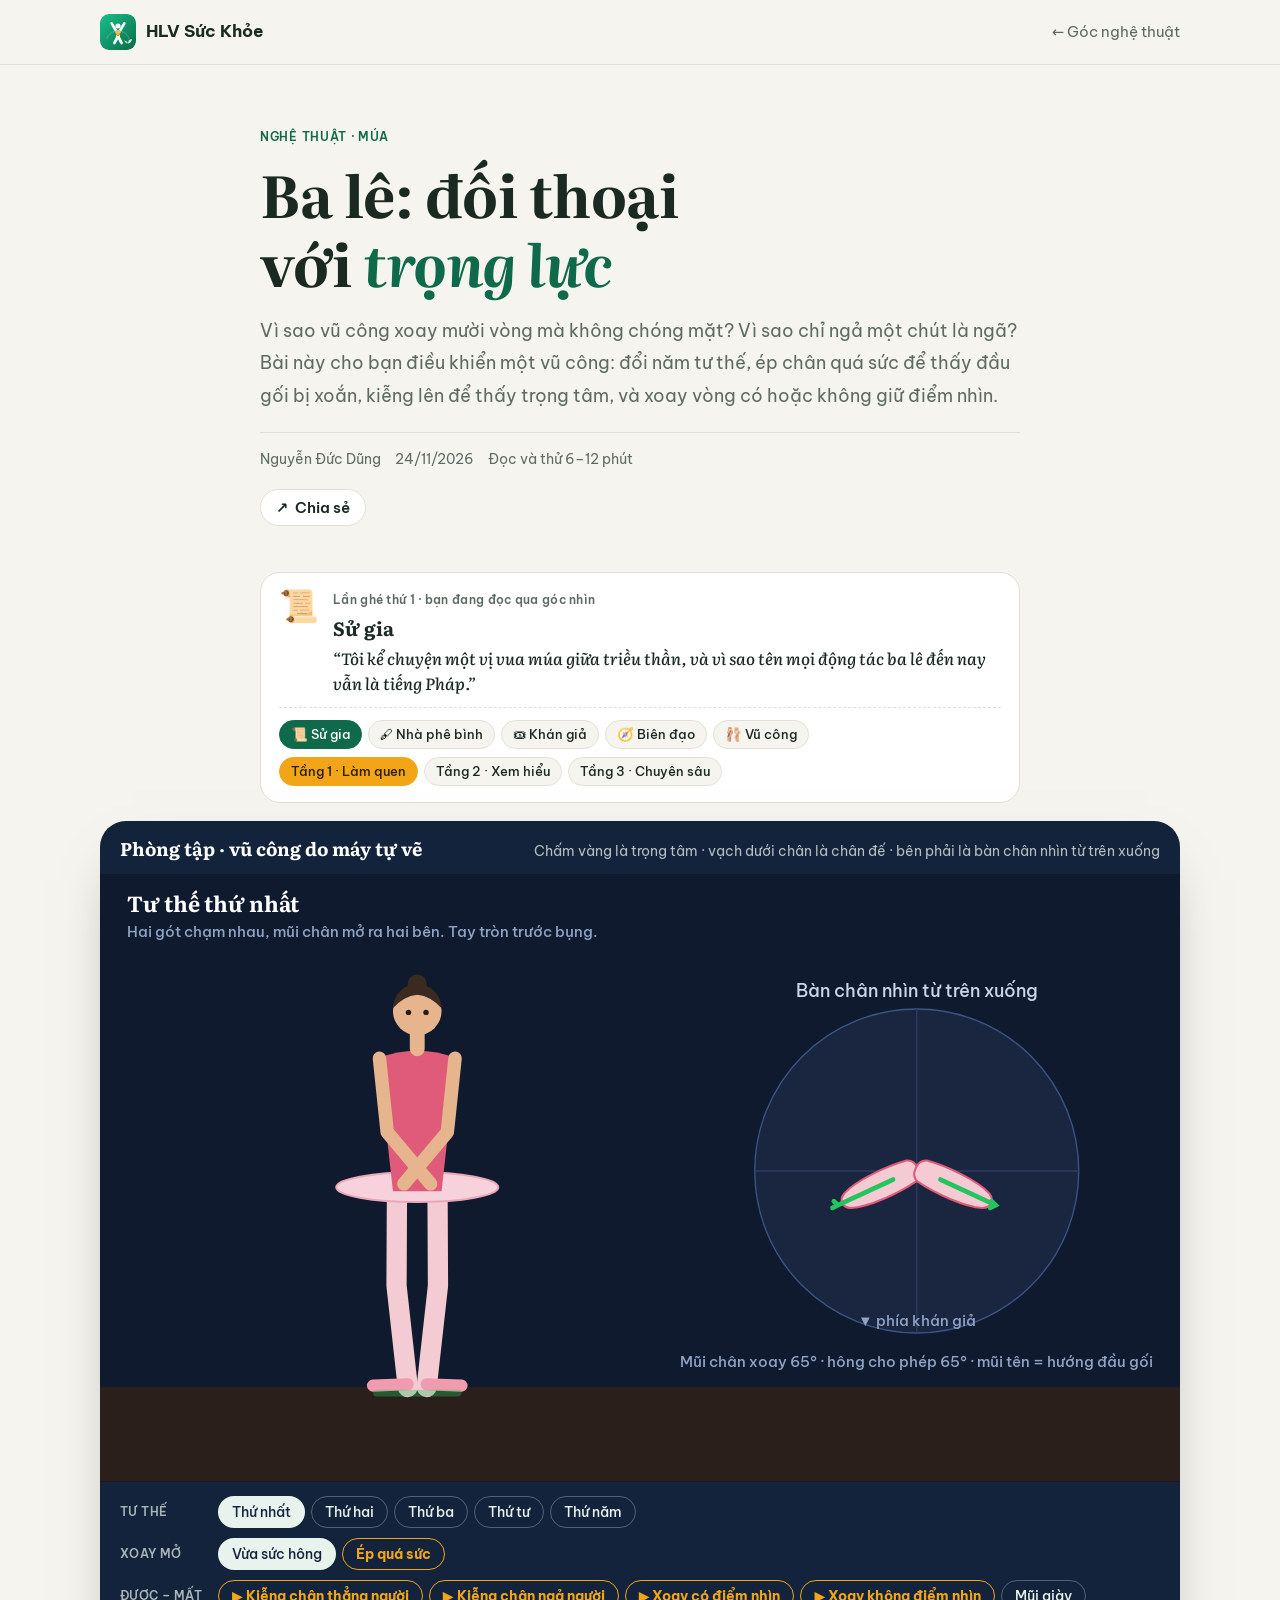
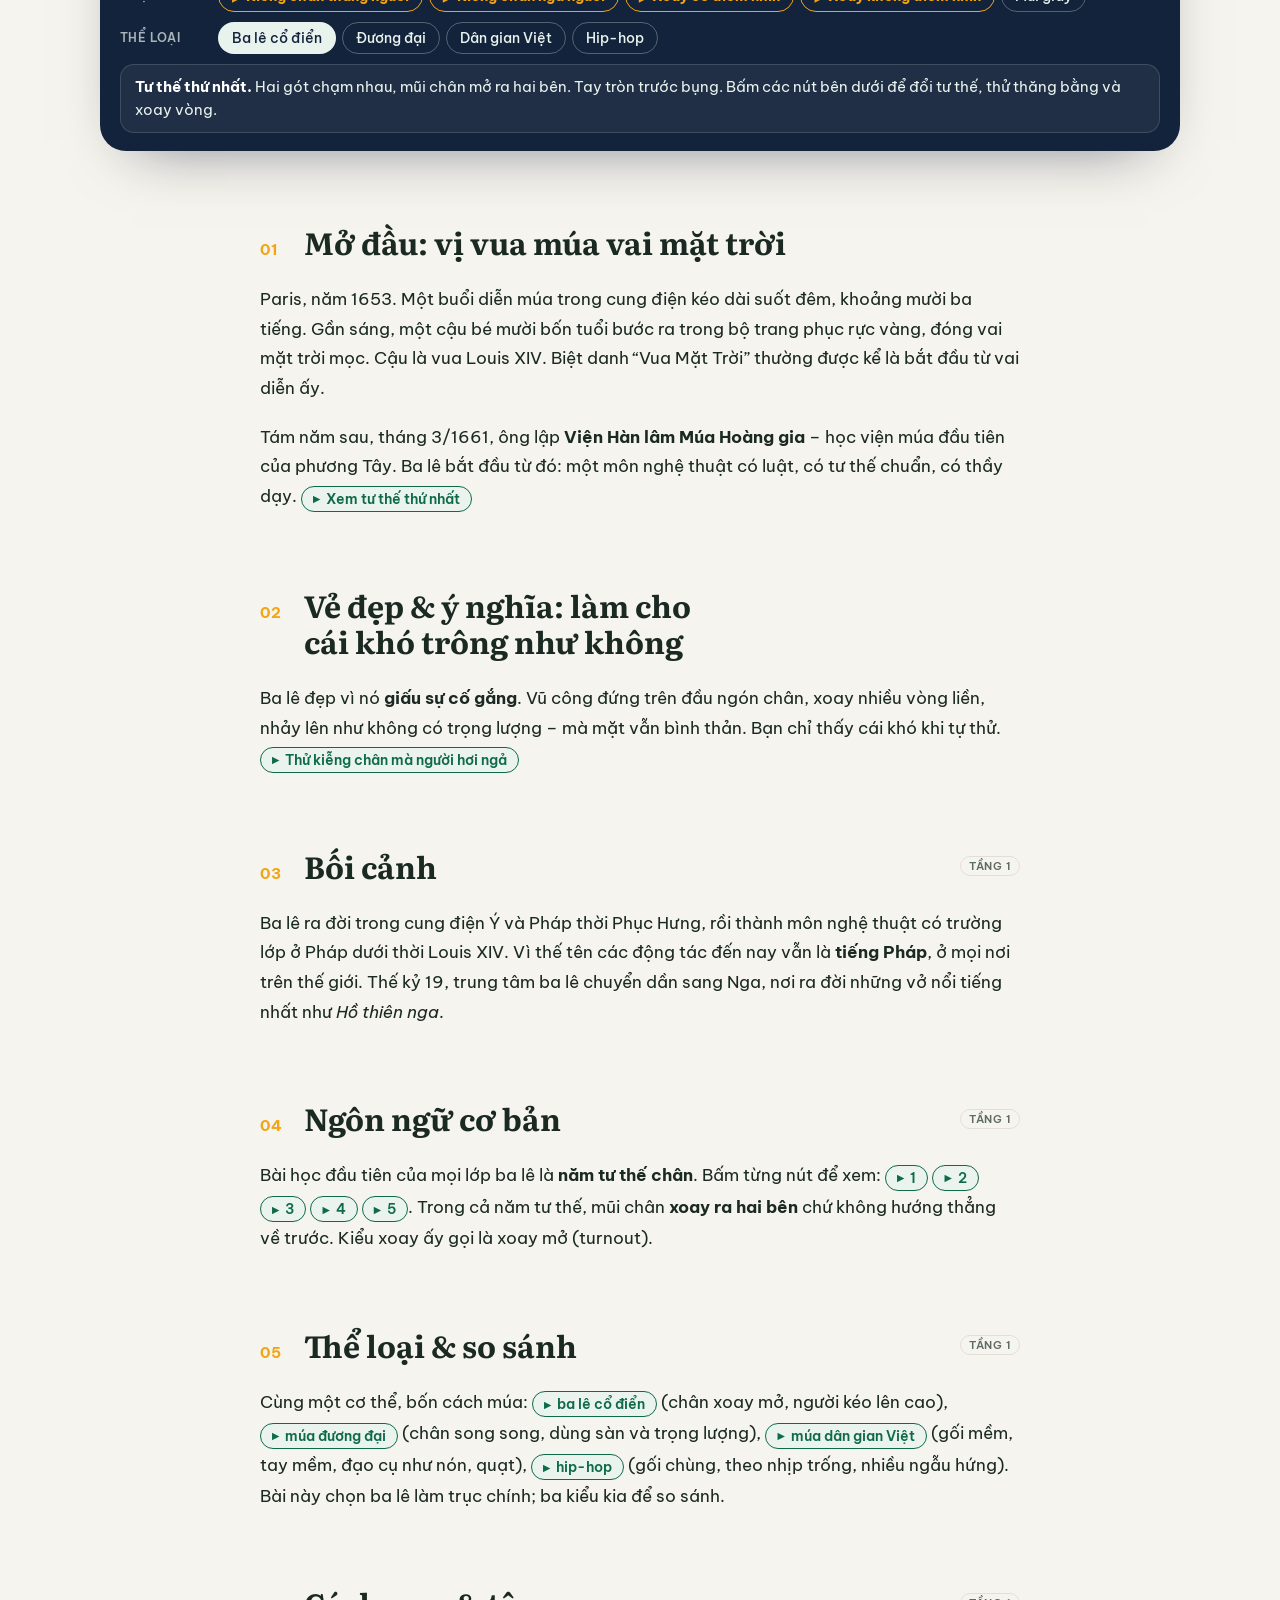
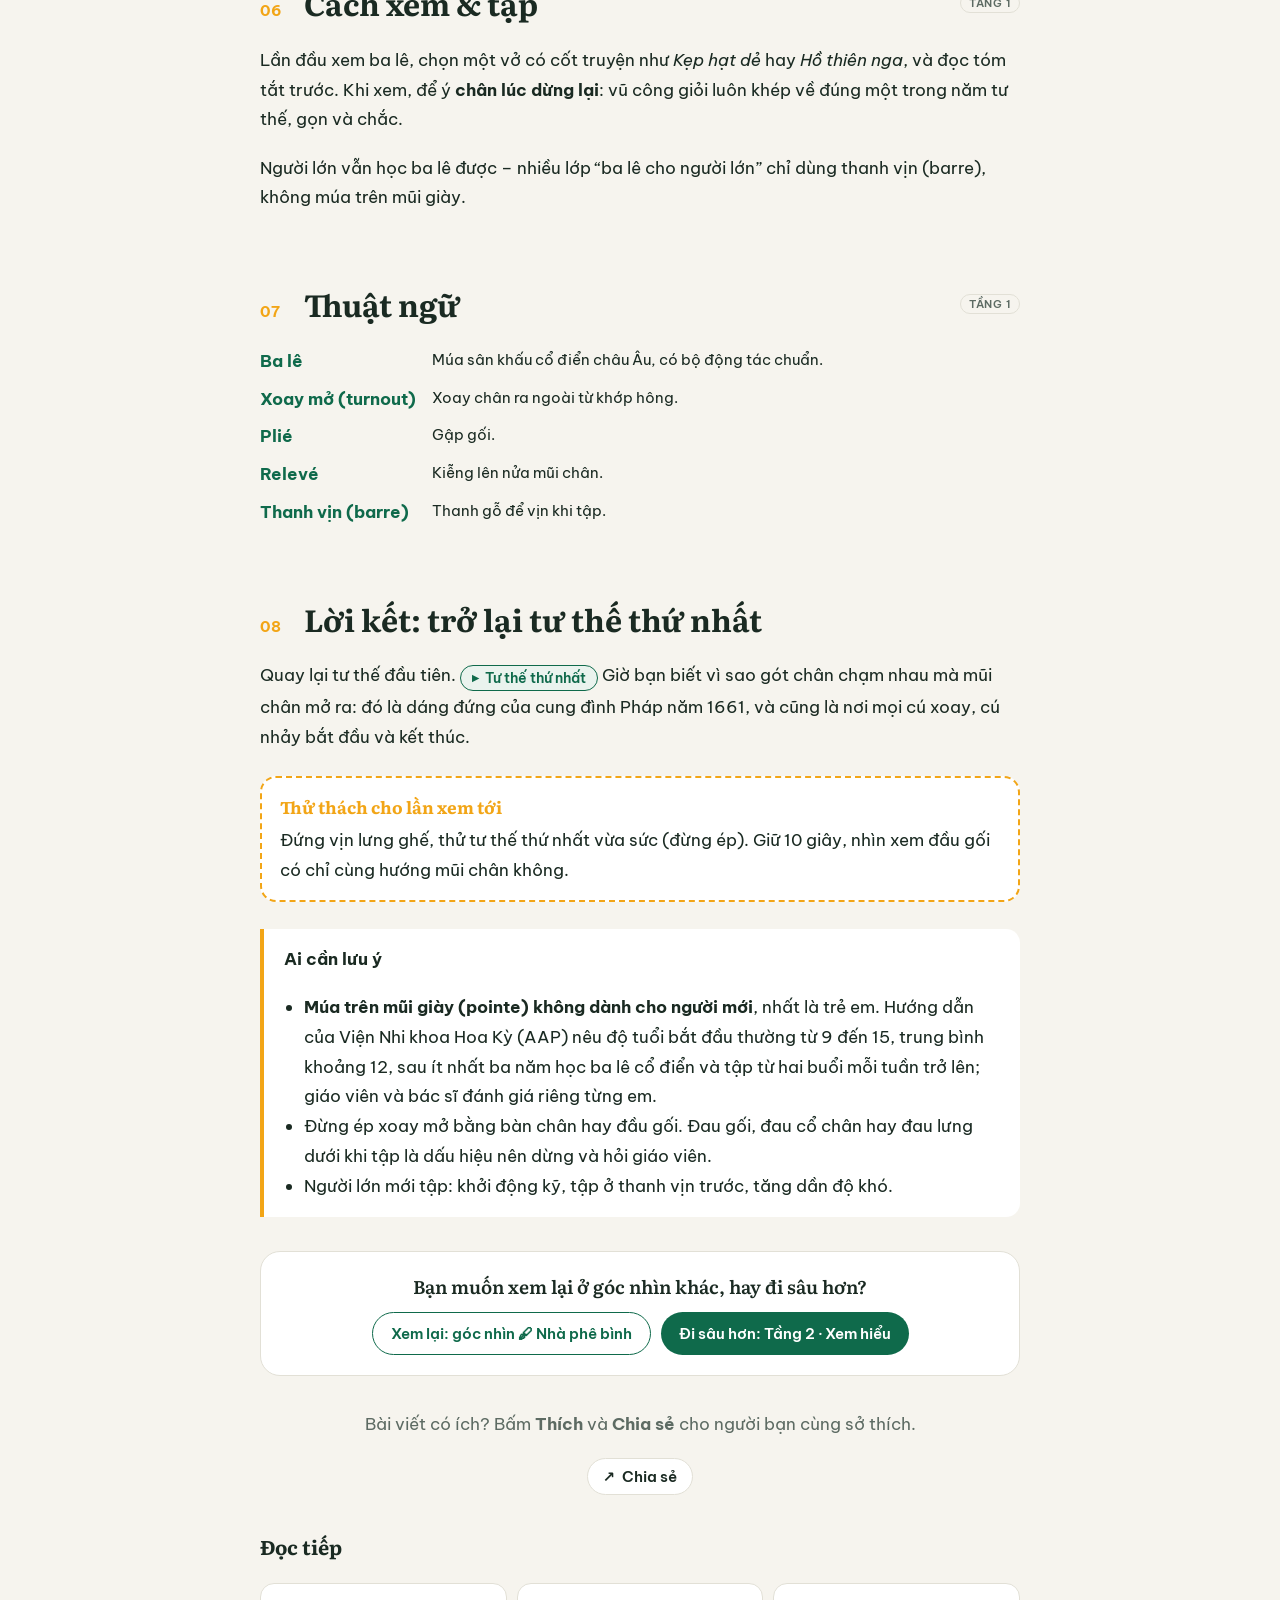
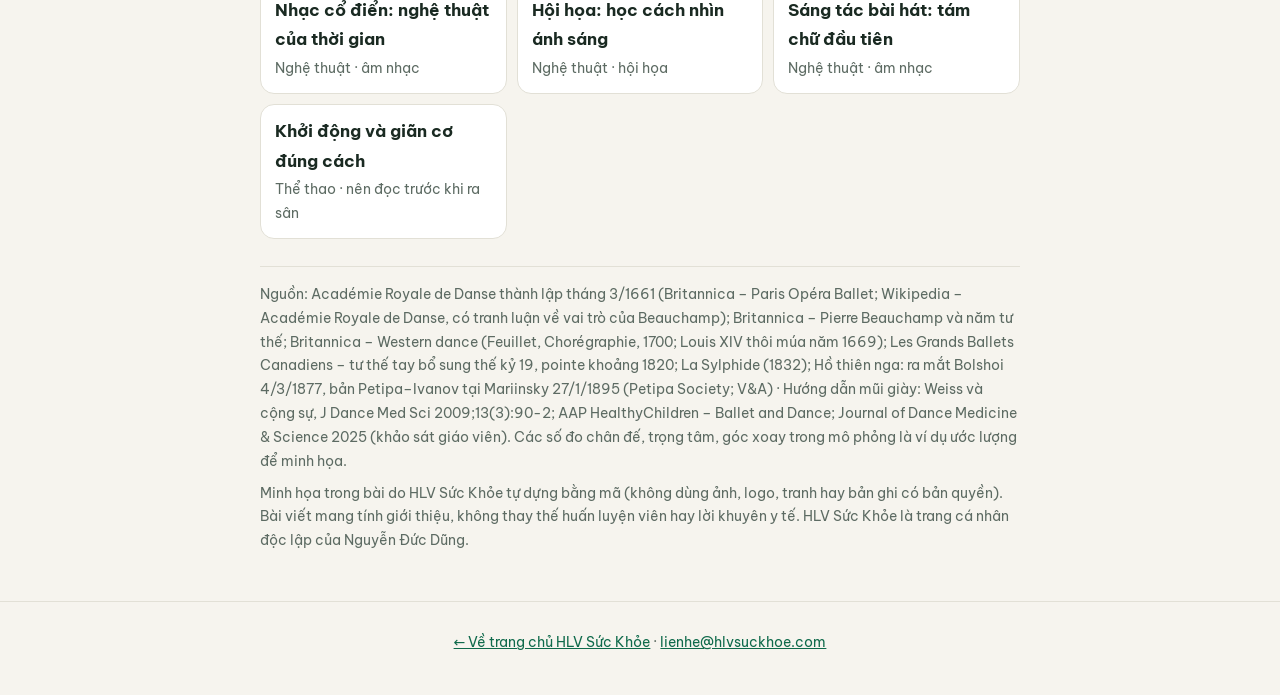
==== bai-viet/ba-le-cho-nguoi-moi.html @ 4a20ee19 "Thêm bài Sáng tác bài hát và Ba lê (bản 2.2.0) - Bàn viết bài hát: vòng hợp âm, lưới giai điệu, soát" ====
<!DOCTYPE html>
<html lang="vi">
<head>
<!-- HLV Sức Khỏe – bài tương tác (24/11/2026). Trang này được sinh bởi tools/make_guides.py: sửa ở đó hoặc ở js/guides/ba-le.js -->
<meta charset="utf-8">
<meta name="viewport" content="width=device-width,initial-scale=1">
<title>Ba lê cho người mới: đối thoại với trọng lực | HLV Sức Khỏe</title>
<meta name="description" content="Ba lê cho người chưa biết gì: năm tư thế chân và tay, xoay mở đúng và ép sai, thử kiễng chân giữ thăng bằng, xoay vòng có và không giữ điểm nhìn, so sánh với múa đương đại, múa dân gian Việt và hip-hop.">
<meta name="theme-color" content="#0f6a4b">
<meta property="og:type" content="article">
<meta property="og:title" content="Ba lê: đối thoại với trọng lực">
<meta property="og:description" content="Năm tư thế, xoay mở đúng và sai, thử giữ thăng bằng trên nửa mũi chân và xoay vòng không chóng mặt.">
<meta property="og:url" content="https://hlvsuckhoe.com/bai-viet/ba-le-cho-nguoi-moi.html">
<meta property="og:image" content="https://hlvsuckhoe.com/img/og/ba-le-cho-nguoi-moi.jpg">
<meta property="og:image:width" content="1200">
<meta property="og:image:height" content="630">
<meta property="og:image:alt" content="Ba lê: đối thoại với trọng lực">
<meta property="og:site_name" content="HLV Sức Khỏe">
<meta property="og:locale" content="vi_VN">
<meta name="twitter:card" content="summary_large_image">
<meta name="twitter:image" content="https://hlvsuckhoe.com/img/og/ba-le-cho-nguoi-moi.jpg">
<link rel="canonical" href="https://hlvsuckhoe.com/bai-viet/ba-le-cho-nguoi-moi.html">
<link rel="icon" href="../img/logo.svg" type="image/svg+xml">
<link rel="preconnect" href="https://fonts.googleapis.com">
<link rel="preconnect" href="https://fonts.gstatic.com" crossorigin>
<link href="https://fonts.googleapis.com/css2?family=Be+Vietnam+Pro:wght@400;500;600;700&family=Literata:ital,opsz,wght@0,7..72,500;0,7..72,700;1,7..72,500&display=swap" rel="stylesheet">
<link rel="stylesheet" href="../css/bai-viet.css">
<link rel="stylesheet" href="../css/guide.css">
</head>
<body>
<div class="progress" id="progress" aria-hidden="true"></div>
<header class="top">
  <div class="wrap nav">
    <a class="brand" href="../"><img src="../img/logo.svg" alt="">HLV Sức Khỏe</a>
    <a class="back" href="../#goc-nghe-thuat">← Góc nghệ thuật</a>
  </div>
</header>

<main class="wrap">
  <div class="hero">
    <span class="kicker">Nghệ thuật · Múa</span>
    <h1>Ba lê: đối thoại với <em>trọng lực</em></h1>
    <p class="dek">Vì sao vũ công xoay mười vòng mà không chóng mặt? Vì sao chỉ ngả một chút là ngã? Bài này cho bạn điều khiển một vũ công: đổi năm tư thế, ép chân quá sức để thấy đầu gối bị xoắn, kiễng lên để thấy trọng tâm, và xoay vòng có hoặc không giữ điểm nhìn.</p>
    <div class="meta"><span>Nguyễn Đức Dũng</span><span>24/11/2026</span><span>Đọc và thử 6–12 phút</span></div>
    <div class="post-actions" data-slug="ba-le-cho-nguoi-moi"></div>
  </div>

  <div class="lensbar" id="lensBar" aria-label="Góc nhìn và tầng nội dung"></div>

  <section class="stage" id="stage" aria-labelledby="stageH">
    <div class="stage-head"><h2 id="stageH">Phòng tập · vũ công do máy tự vẽ</h2><p>Chấm vàng là trọng tâm · vạch dưới chân là chân đế · bên phải là bàn chân nhìn từ trên xuống</p></div>
    <div class="view" id="view"></div>
    <div class="tools" id="tools">
      <div class="row"><span class="lab">Tư thế</span><button type="button" data-pos="1" aria-pressed="true">Thứ nhất</button><button type="button" data-pos="2" aria-pressed="false">Thứ hai</button><button type="button" data-pos="3" aria-pressed="false">Thứ ba</button><button type="button" data-pos="4" aria-pressed="false">Thứ tư</button><button type="button" data-pos="5" aria-pressed="false">Thứ năm</button></div><div class="row"><span class="lab">Xoay mở</span><button type="button" data-turn="ok" aria-pressed="true">Vừa sức hông</button><button type="button" data-turn="force" aria-pressed="false" class="hot">Ép quá sức</button></div><div class="row"><span class="lab">Được – mất</span><button type="button" data-act="bal-ok" aria-pressed="false" class="hot">▶ Kiễng chân thẳng người</button><button type="button" data-act="bal-fall" aria-pressed="false" class="hot">▶ Kiễng chân ngả người</button><button type="button" data-act="spot" aria-pressed="false" class="hot">▶ Xoay có điểm nhìn</button><button type="button" data-act="nospot" aria-pressed="false" class="hot">▶ Xoay không điểm nhìn</button><button type="button" data-act="pointe" aria-pressed="false">Mũi giày</button></div><div class="row"><span class="lab">Thể loại</span><button type="button" data-genre="ballet" aria-pressed="true">Ba lê cổ điển</button><button type="button" data-genre="contemp" aria-pressed="false">Đương đại</button><button type="button" data-genre="viet" aria-pressed="false">Dân gian Việt</button><button type="button" data-genre="hiphop" aria-pressed="false">Hip-hop</button></div>
      <div class="readout" id="readout" aria-live="polite"></div>
    </div>
  </section>

  <article class="guide">
    <noscript><p>Ba lê: Viện Hàn lâm Múa Hoàng gia được vua Louis XIV lập tháng 3/1661; năm tư thế chân do Pierre Beauchamp hệ thống hóa. Mũi chân xoay mở từ khớp hông, đầu gối luôn theo hướng mũi chân. Bật JavaScript để điều khiển vũ công minh họa.</p></noscript>
    <div id="guide"></div>
    <p class="ask">Bài viết có ích? Bấm <b>Thích</b> và <b>Chia sẻ</b> cho người bạn cùng sở thích.</p>
    <div class="post-actions" data-slug="ba-le-cho-nguoi-moi"></div>
    <h3 style="margin-top:2em">Đọc tiếp</h3>
    <div class="more"><a href="nhac-co-dien-cho-nguoi-moi.html"><b>Nhạc cổ điển: nghệ thuật của thời gian</b><span>Nghệ thuật · âm nhạc</span></a><a href="hoi-hoa-cho-nguoi-moi.html"><b>Hội họa: học cách nhìn ánh sáng</b><span>Nghệ thuật · hội họa</span></a><a href="sang-tac-bai-hat-cho-nguoi-moi.html"><b>Sáng tác bài hát: tám chữ đầu tiên</b><span>Nghệ thuật · âm nhạc</span></a><a href="khoi-dong-va-gian-co-dung-cach.html"><b>Khởi động và giãn cơ đúng cách</b><span>Thể thao · nên đọc trước khi ra sân</span></a></div>
    <div class="src">
      <p>Nguồn: Académie Royale de Danse thành lập tháng 3/1661 (Britannica – Paris Opéra Ballet; Wikipedia – Académie Royale de Danse, có tranh luận về vai trò của Beauchamp); Britannica – Pierre Beauchamp và năm tư thế; Britannica – Western dance (Feuillet, Chorégraphie, 1700; Louis XIV thôi múa năm 1669); Les Grands Ballets Canadiens – tư thế tay bổ sung thế kỷ 19, pointe khoảng 1820; La Sylphide (1832); Hồ thiên nga: ra mắt Bolshoi 4/3/1877, bản Petipa–Ivanov tại Mariinsky 27/1/1895 (Petipa Society; V&A) · Hướng dẫn mũi giày: Weiss và cộng sự, J Dance Med Sci 2009;13(3):90-2; AAP HealthyChildren – Ballet and Dance; Journal of Dance Medicine & Science 2025 (khảo sát giáo viên). Các số đo chân đế, trọng tâm, góc xoay trong mô phỏng là ví dụ ước lượng để minh họa.</p>
      <p>Minh họa trong bài do HLV Sức Khỏe tự dựng bằng mã (không dùng ảnh, logo, tranh hay bản ghi có bản quyền). Bài viết mang tính giới thiệu, không thay thế huấn luyện viên hay lời khuyên y tế. HLV Sức Khỏe là trang cá nhân độc lập của Nguyễn Đức Dũng.</p>
    </div>
  </article>
</main>

<footer>
  <div class="wrap"><a href="../">← Về trang chủ HLV Sức Khỏe</a> · <a href="mailto:lienhe@hlvsuckhoe.com">lienhe@hlvsuckhoe.com</a></div>
</footer>

<script>
(function(){var bar=document.getElementById('progress');function upd(){var h=document.documentElement;var max=h.scrollHeight-h.clientHeight;bar.style.width=(max>0?(h.scrollTop/max*100):0)+'%';}window.addEventListener('scroll',upd,{passive:true});upd();})();
</script>
<script src="../js/guides/ba-le.js"></script>
<script src="../js/guide.js"></script>
<script src="../js/guides/stage-ba-le.js" defer></script>
<script src="../js/config.js"></script>
<script src="../js/post-actions.js" defer></script>
<!-- Cloudflare Web Analytics (thống kê lượt xem, không cookie, không lưu IP) --><script type='module' src='https://static.cloudflareinsights.com/beacon.min.js' data-cf-beacon='{"token": "1dd877b5432a4181b42a4b65990cb60c"}'></script><!-- End Cloudflare Web Analytics -->
</body>
</html>
---- css/bai-viet.css ----
/* HLV Sức Khỏe – kiểu chữ & bố cục dùng chung cho bài viết (tách từ bài 4–7–8, 24/11/2026).
   Bài mới: <link rel="stylesheet" href="../css/bai-viet.css"> rồi chỉ thêm CSS riêng của bài. */
:root{
  --paper:#f6f4ee; --card:#ffffff; --ink:#1a2a22; --muted:#5d6b63; --line:#e2e0d6;
  --forest:#0f6a4b; --leaf:#19c08a; --sun:#f2a516; --night:#13233b; --wash:#eaf3ee;
  --display:"Literata", Georgia, "Times New Roman", serif;
  --body:"Be Vietnam Pro", system-ui, -apple-system, "Segoe UI", Roboto, sans-serif;
  color-scheme:light;
}
@media (prefers-color-scheme:dark){:root{--paper:#101814;--card:#17211c;--ink:#e8eee9;--muted:#9aaba1;--line:#26332c;--forest:#3fcf98;--sun:#f5b73b;--night:#0b1424;--wash:#14261d;color-scheme:dark}}
*{box-sizing:border-box}
html{scroll-behavior:smooth}
body{margin:0;background:var(--paper);color:var(--ink);font:17px/1.75 var(--body)}
a{color:var(--forest)}
a:focus-visible{outline:3px solid var(--sun);outline-offset:2px;border-radius:6px}
h1,h2,h3{font-family:var(--display);line-height:1.2;text-wrap:balance;margin:0}
p{margin:0 0 1.1em}
.wrap{max-width:1120px;margin:0 auto;padding:0 20px}
header.top{position:sticky;top:0;z-index:10;background:color-mix(in srgb,var(--paper) 88%,transparent);backdrop-filter:blur(10px);-webkit-backdrop-filter:blur(10px);border-bottom:1px solid var(--line)}
.nav{display:flex;align-items:center;gap:18px;height:64px}
.brand{display:flex;align-items:center;gap:10px;text-decoration:none;color:var(--ink);font-weight:700}
.brand img{width:36px;height:36px;border-radius:9px}
.nav .back{margin-left:auto;text-decoration:none;font-size:.92rem;color:var(--muted)}
.nav .back:hover{color:var(--forest)}
.progress{position:fixed;top:0;left:0;height:3px;background:var(--sun);width:0;z-index:20}
/* mở đầu */
.hero{max-width:700px;margin:0 auto;padding:56px 0 28px}
.kicker{display:inline-block;font-size:.75rem;font-weight:600;letter-spacing:.7px;text-transform:uppercase;color:var(--forest);margin-bottom:12px}
.hero h1{font-size:clamp(2.2rem,5.6vw,3.6rem);letter-spacing:-.5px}
.hero h1 em{font-style:italic;color:var(--forest)}
.hero .dek{font-size:1.15rem;color:var(--muted);margin:18px 0 20px}
.meta{display:flex;gap:14px;flex-wrap:wrap;font-size:.88rem;color:var(--muted);border-top:1px solid var(--line);padding-top:14px}
/* thân bài */
article{max-width:700px;margin:0 auto;padding-bottom:40px}
article h2{font-size:clamp(1.5rem,3vw,1.9rem);margin:2.4em 0 .8em;display:flex;gap:14px;align-items:baseline}
article h2 .no{font:700 .95rem var(--body);color:var(--sun);min-width:2em}
.dropcap::first-letter{float:left;font:700 4.1rem/0.85 var(--display);color:var(--forest);padding:.08em .12em 0 0}
blockquote.pull{margin:2em 0;padding:4px 0 4px 22px;border-left:4px solid var(--sun);font:italic 500 1.45rem/1.45 var(--display);color:var(--ink)}
blockquote.motto{text-align:center;border:0;padding:18px 0;font-size:1.6rem;color:var(--forest)}
blockquote.pull cite{display:block;margin-top:8px;font:500 .85rem var(--body);font-style:normal;color:var(--muted)}
.note{background:var(--wash);border-radius:16px;padding:18px 20px;margin:1.6em 0}
.note p:last-child{margin:0}
.steps{counter-reset:s;list-style:none;padding:0;margin:1.2em 0}
.steps li{counter-increment:s;position:relative;padding:0 0 16px 50px}
.steps li:before{content:counter(s);position:absolute;left:0;top:0;width:32px;height:32px;border-radius:50%;background:var(--forest);color:#fff;font:700 .9rem/32px var(--body);text-align:center}
.plan{display:grid;gap:10px;margin:1.4em 0}
.plan div{display:grid;grid-template-columns:110px 1fr;gap:14px;background:var(--card);border:1px solid var(--line);border-radius:14px;padding:12px 16px}
.plan b{font-family:var(--display);color:var(--forest)}
.plan span{font-size:.95rem}
@media (max-width:520px){.plan div{grid-template-columns:1fr;gap:2px}}
.warn{border-left:4px solid var(--sun);background:var(--card);border-radius:0 14px 14px 0;padding:16px 20px;margin:1.6em 0}
.warn p:last-child,.warn ul:last-child{margin-bottom:0}
.warn ul{margin:.4em 0 1em;padding-left:1.2em}
/* ba tầng */
.tiers{display:grid;grid-template-columns:repeat(3,1fr);gap:12px;margin:1.6em 0}
.tier{background:var(--card);border:1px solid var(--line);border-radius:16px;padding:16px 18px}
.tier h3{font-size:1.1rem;margin-bottom:6px;color:var(--forest)}
.tier p{font-size:.93rem;margin:0}
@media (max-width:680px){.tiers{grid-template-columns:1fr}}
.lessons{counter-reset:l;list-style:none;padding:0;margin:1.2em 0}
.lessons li{counter-increment:l;position:relative;padding-left:38px;margin-bottom:14px}
.lessons li:before{content:counter(l);position:absolute;left:0;top:1px;font:700 1.2rem var(--display);color:var(--sun)}
.closing{font:italic 500 1.25rem/1.55 var(--display);text-align:center;max-width:34em;margin:2em auto}
.ask{text-align:center;color:var(--muted);margin:1.4em 0 0}
.ask+.post-actions{justify-content:center}
.ask+.post-actions .pa-views{margin-right:0}
.src{font-size:.85rem;color:var(--muted);border-top:1px solid var(--line);padding-top:16px;margin-top:2em}
.src p{margin:0 0 .6em}
.actions{display:flex;gap:10px;flex-wrap:wrap;justify-content:center;margin:1.6em 0}
.btn{display:inline-flex;align-items:center;gap:8px;border:0;border-radius:999px;padding:11px 18px;font:600 .95rem var(--body);cursor:pointer;text-decoration:none;background:var(--forest);color:#fff}
.btn.ghost{background:transparent;color:var(--forest);border:1.5px solid var(--forest)}
footer{border-top:1px solid var(--line);padding:28px 0 40px;font-size:.88rem;color:var(--muted);text-align:center}
@media (prefers-reduced-motion:reduce){html{scroll-behavior:auto}}
---- css/guide.css ----
/* HLV Sức Khỏe – bài tương tác (thể thao & nghệ thuật) – dùng cùng css/bai-viet.css */
.wrap.wide{max-width:1120px}
.hero{max-width:760px}
article.guide{max-width:760px}
/* thanh góc nhìn + tầng */
.lensbar{max-width:760px;margin:0 auto 18px;background:var(--card);border:1px solid var(--line);border-radius:20px;padding:16px 18px;scroll-margin-top:80px}
.lb-now{display:flex;gap:14px;align-items:flex-start}
.lb-ic{font-size:2rem;line-height:1}
.lb-k{display:block;font-size:.78rem;color:var(--muted);font-weight:600;letter-spacing:.3px}
.lb-now b{font:700 1.2rem var(--display);display:block;margin:2px 0 4px}
.lb-now q{display:block;font:italic 500 1.02rem/1.5 var(--display);color:var(--ink);quotes:"“" "”"}
.lb-pick{display:grid;gap:8px;margin-top:12px;border-top:1px dashed var(--line);padding-top:12px}
.lb-pick>div{display:flex;flex-wrap:wrap;gap:6px}
.lb-pick button{border:1px solid var(--line);background:var(--paper);color:var(--ink);border-radius:999px;padding:5px 11px;font:500 .84rem var(--body);cursor:pointer}
.lb-pick button[aria-pressed="true"]{background:var(--forest);border-color:var(--forest);color:#fff}
.lb-tier button[aria-pressed="true"]{background:var(--sun);border-color:var(--sun);color:#2a1d00}
/* sân khấu minh hoạ */
.stage{max-width:1120px;margin:10px auto 26px;background:var(--night);color:#e9f3ee;border-radius:26px;overflow:hidden;scroll-margin-top:72px;box-shadow:0 24px 60px -34px rgba(10,20,40,.6)}
.stage-head{display:flex;flex-wrap:wrap;gap:6px 16px;align-items:baseline;justify-content:space-between;padding:16px 20px 10px}
.stage-head h2{color:#fff;font-size:1.15rem;margin:0}
.stage-head p{margin:0;font-size:.85rem;opacity:.75}
.view{position:relative;aspect-ratio:16/9;background:#0b1424;touch-action:none}
.view canvas,.view>svg{display:block;width:100%;height:100%}
.view .verdict{position:absolute;left:50%;top:14px;transform:translateX(-50%);background:rgba(10,18,30,.82);border:1px solid rgba(255,255,255,.18);color:#fff;padding:8px 16px;border-radius:999px;font:600 .95rem var(--body);opacity:0;transition:opacity .3s;pointer-events:none;max-width:92%;text-align:center}
.view .verdict.on{opacity:1}
.view .verdict.bad{background:rgba(160,30,40,.9);border-color:rgba(255,190,190,.4)}
.view .verdict.good{background:rgba(15,106,75,.92)}
.view .hint{position:absolute;right:12px;bottom:10px;font-size:.75rem;background:rgba(10,18,30,.6);padding:3px 9px;border-radius:999px;pointer-events:none}
.view .nogl{position:absolute;inset:0;display:grid;place-items:center;text-align:center;padding:20px;font-size:.95rem}
.tools{display:grid;gap:10px;padding:14px 20px 18px}
.tools .row{display:flex;flex-wrap:wrap;gap:6px;align-items:center}
.tools .lab{font-size:.78rem;font-weight:600;letter-spacing:.4px;text-transform:uppercase;opacity:.7;min-width:92px}
.tools button{border:1px solid rgba(233,243,238,.3);background:transparent;color:#e9f3ee;border-radius:999px;padding:6px 13px;font:500 .88rem var(--body);cursor:pointer}
.tools button[aria-pressed="true"]{background:#e9f3ee;color:var(--night)}
.tools button.hot{border-color:var(--sun);color:var(--sun);font-weight:700}
.tools button.hot[aria-pressed="true"]{background:var(--sun);color:#2a1d00}
.tools button:focus-visible,.lb-pick button:focus-visible{outline:3px solid var(--sun);outline-offset:2px}
.readout{background:rgba(255,255,255,.06);border:1px solid rgba(233,243,238,.14);border-radius:14px;padding:10px 14px;font-size:.93rem;line-height:1.6;min-height:3.2em}
.readout b{color:#fff}
.readout .big{font:700 1.3rem var(--display);color:var(--sun)}
.score{display:flex;flex-wrap:wrap;gap:8px}
.score span{background:rgba(255,255,255,.08);border-radius:10px;padding:4px 10px;font-size:.85rem}
.score b{font-size:1.05rem}
@media (max-width:640px){.view{aspect-ratio:4/5}.view.tall{aspect-ratio:1100/1440}.view.wide{aspect-ratio:1220/800}.tools .lab{min-width:0;width:100%}.stage{border-radius:18px;margin-left:-8px;margin-right:-8px}}
/* thân bài */
.gsec{scroll-margin-top:80px}
.gsec h2 .tl{margin-left:auto;font:600 .7rem var(--body);letter-spacing:.5px;text-transform:uppercase;color:var(--muted);border:1px solid var(--line);border-radius:999px;padding:2px 8px;align-self:center;white-space:nowrap}
.lens-note{font-size:.93rem;color:var(--muted);border-left:3px solid var(--leaf);padding:2px 0 2px 12px}
.cue{display:inline-flex;align-items:center;gap:6px;border:1.5px solid var(--forest);background:var(--wash);color:var(--forest);border-radius:999px;padding:3px 11px;font:600 .86rem var(--body);cursor:pointer;margin:2px 0;vertical-align:baseline}
.cue:before{content:"▶";font-size:.7em}
.cue:hover{background:var(--forest);color:#fff}
.ex{background:var(--wash);border-radius:14px;padding:12px 16px;margin:1em 0;font-size:.96rem}
.ex b:first-child{color:var(--forest)}
dl.terms{display:grid;grid-template-columns:auto 1fr;gap:8px 16px;margin:1em 0}
dl.terms dt{font-weight:700;color:var(--forest)}
dl.terms dd{margin:0;font-size:.95rem}
@media (max-width:520px){dl.terms{grid-template-columns:1fr;gap:2px}dl.terms dd{margin-bottom:8px}}
table.mini{width:100%;border-collapse:collapse;font-size:.92rem;margin:1em 0}
table.mini th,table.mini td{border-bottom:1px solid var(--line);padding:7px 8px;text-align:left;vertical-align:top}
table.mini th{font-weight:600;color:var(--muted);font-size:.8rem;text-transform:uppercase;letter-spacing:.4px}
.challenge{background:var(--card);border:2px dashed var(--sun);border-radius:16px;padding:14px 18px;margin:1.4em 0}
.challenge b{display:block;font-family:var(--display);color:var(--sun);margin-bottom:4px}
.challenge p:last-child{margin:0}
.g-end{background:var(--card);border:1px solid var(--line);border-radius:20px;padding:20px;margin:2em 0;text-align:center}
.g-q{font:600 1.15rem var(--display);margin:0 0 12px}
.g-btns{display:flex;gap:10px;flex-wrap:wrap;justify-content:center}
.g-q2{margin:18px 0 10px;color:var(--muted);font-size:.95rem}
.g-next{display:grid;grid-template-columns:repeat(3,1fr);gap:10px;text-align:left}
.g-next a{display:grid;gap:4px;background:var(--paper);border:1px solid var(--line);border-radius:14px;padding:12px 14px;text-decoration:none;color:var(--ink)}
.g-next a:hover{border-color:var(--forest)}
.g-next b{font-family:var(--display);color:var(--forest)}
.g-next span{font-size:.88rem;color:var(--muted)}
.g-next i{font-size:.8rem;font-style:normal;color:var(--forest);font-weight:600}
@media (max-width:640px){.g-next{grid-template-columns:1fr}}
.more{display:grid;grid-template-columns:repeat(auto-fill,minmax(200px,1fr));gap:10px;margin:1.4em 0}
.more a{display:grid;gap:2px;background:var(--card);border:1px solid var(--line);border-radius:14px;padding:12px 14px;text-decoration:none;color:var(--ink)}
.more a:hover{border-color:var(--forest)}
.more a span{font-size:.85rem;color:var(--muted)}
noscript p{background:var(--wash);border-radius:12px;padding:12px 16px}
/* tầng 3: hộp "Đào sâu" */
.deep{display:grid;gap:10px;margin:1.2em 0}
.deep details{background:var(--card);border:1px solid var(--line);border-left:4px solid var(--forest);border-radius:0 14px 14px 0;padding:10px 16px}
.deep summary{cursor:pointer;font:600 1rem var(--display);list-style:none;display:flex;gap:10px;align-items:baseline}
.deep summary::-webkit-details-marker{display:none}
.deep summary span{font:700 .68rem var(--body);letter-spacing:.6px;text-transform:uppercase;color:#fff;background:var(--forest);border-radius:999px;padding:2px 8px;flex:none}
.deep details>div{font-size:.95rem;margin-top:8px}
.deep details>div p:last-child{margin-bottom:0}
.deep .debate{border-left:3px solid var(--sun);padding-left:12px;color:var(--muted)}
.deep .calc{font-family:ui-monospace,Menlo,Consolas,monospace;font-size:.88rem;background:var(--wash);border-radius:10px;padding:10px 12px;overflow-x:auto;white-space:pre-wrap}
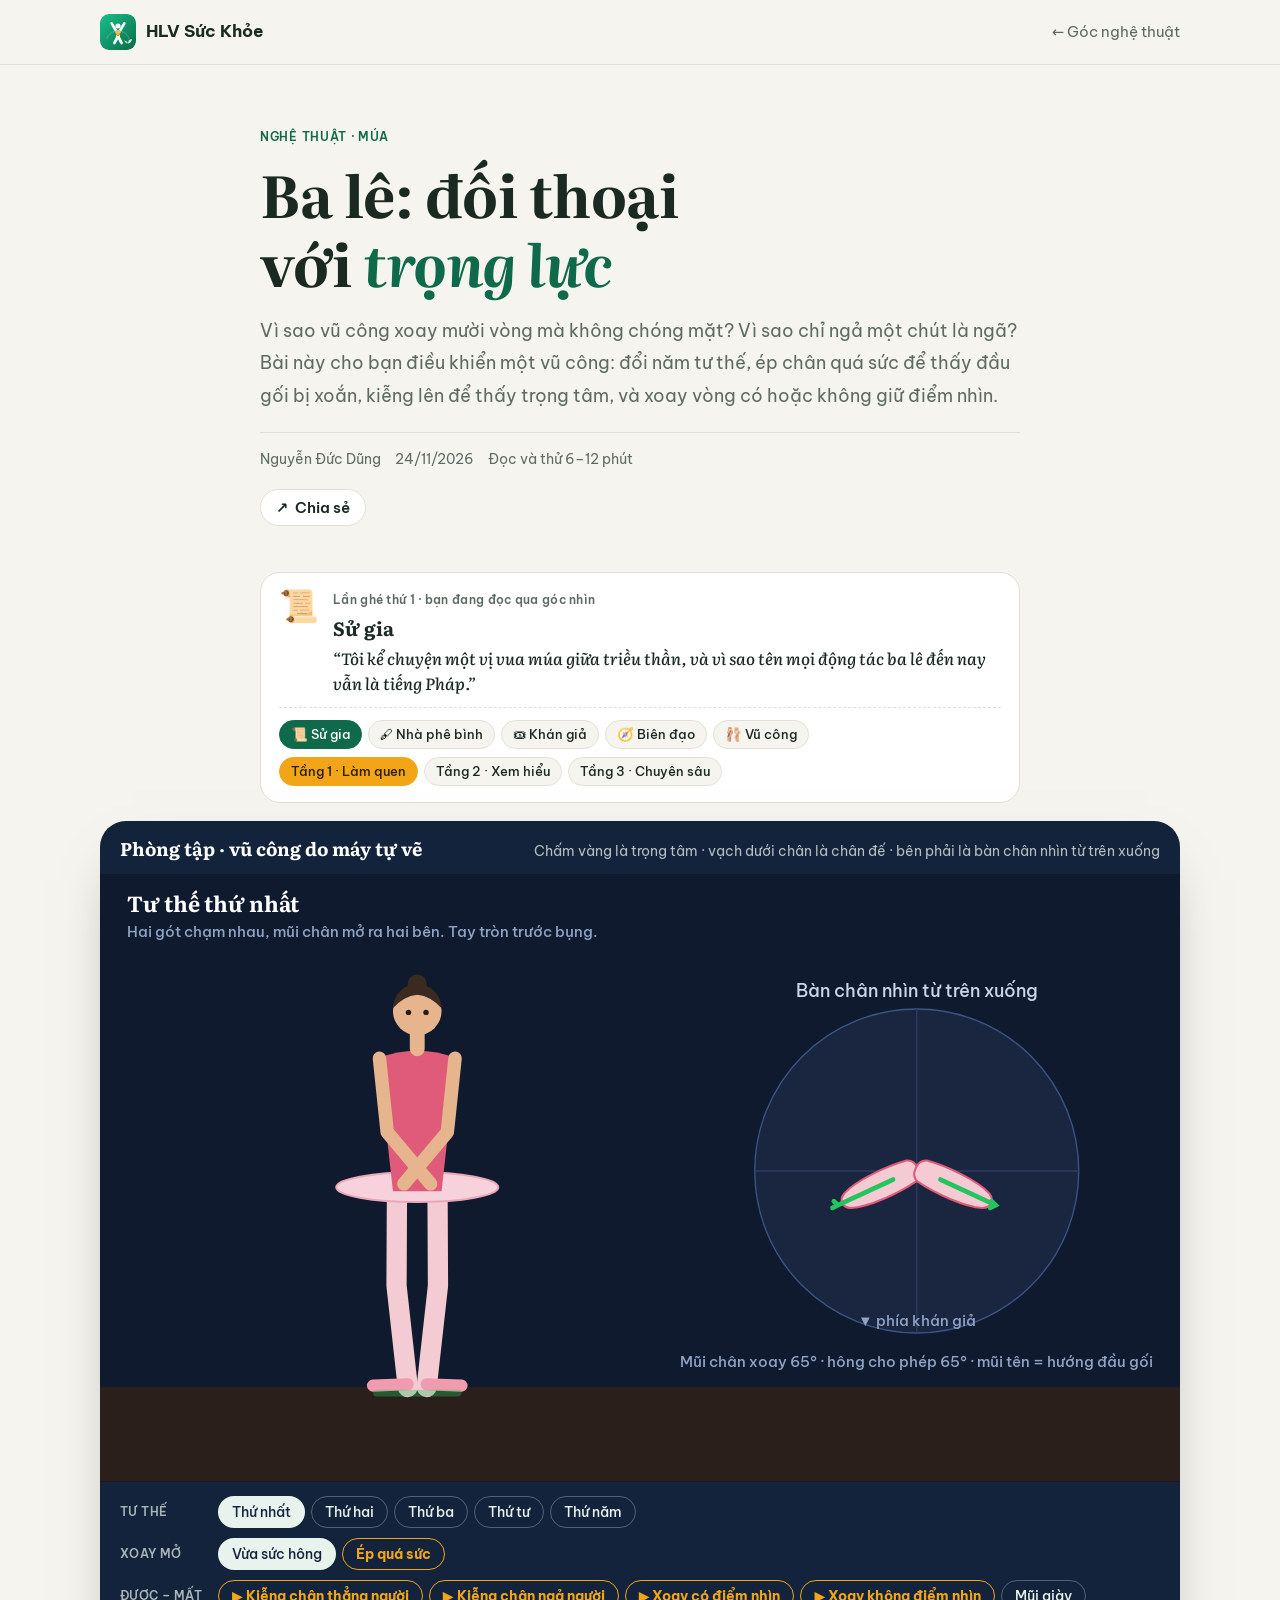
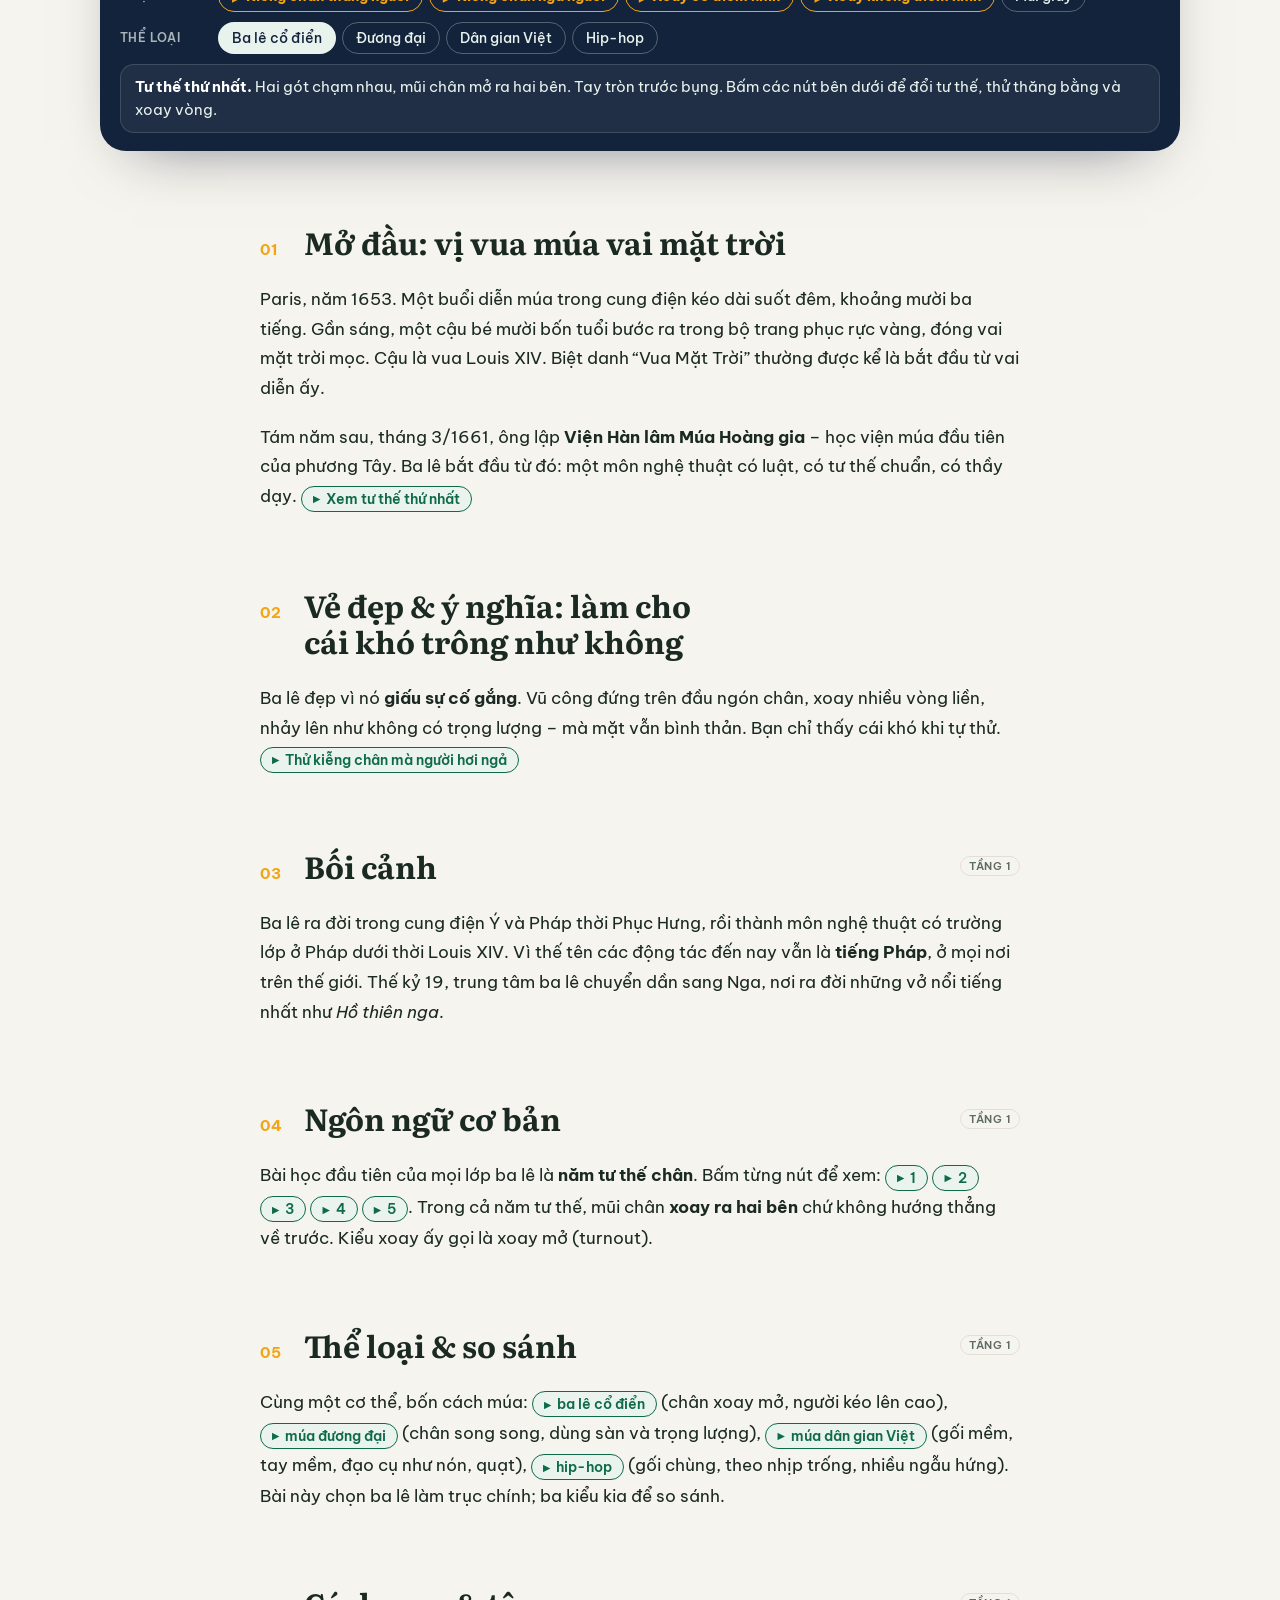
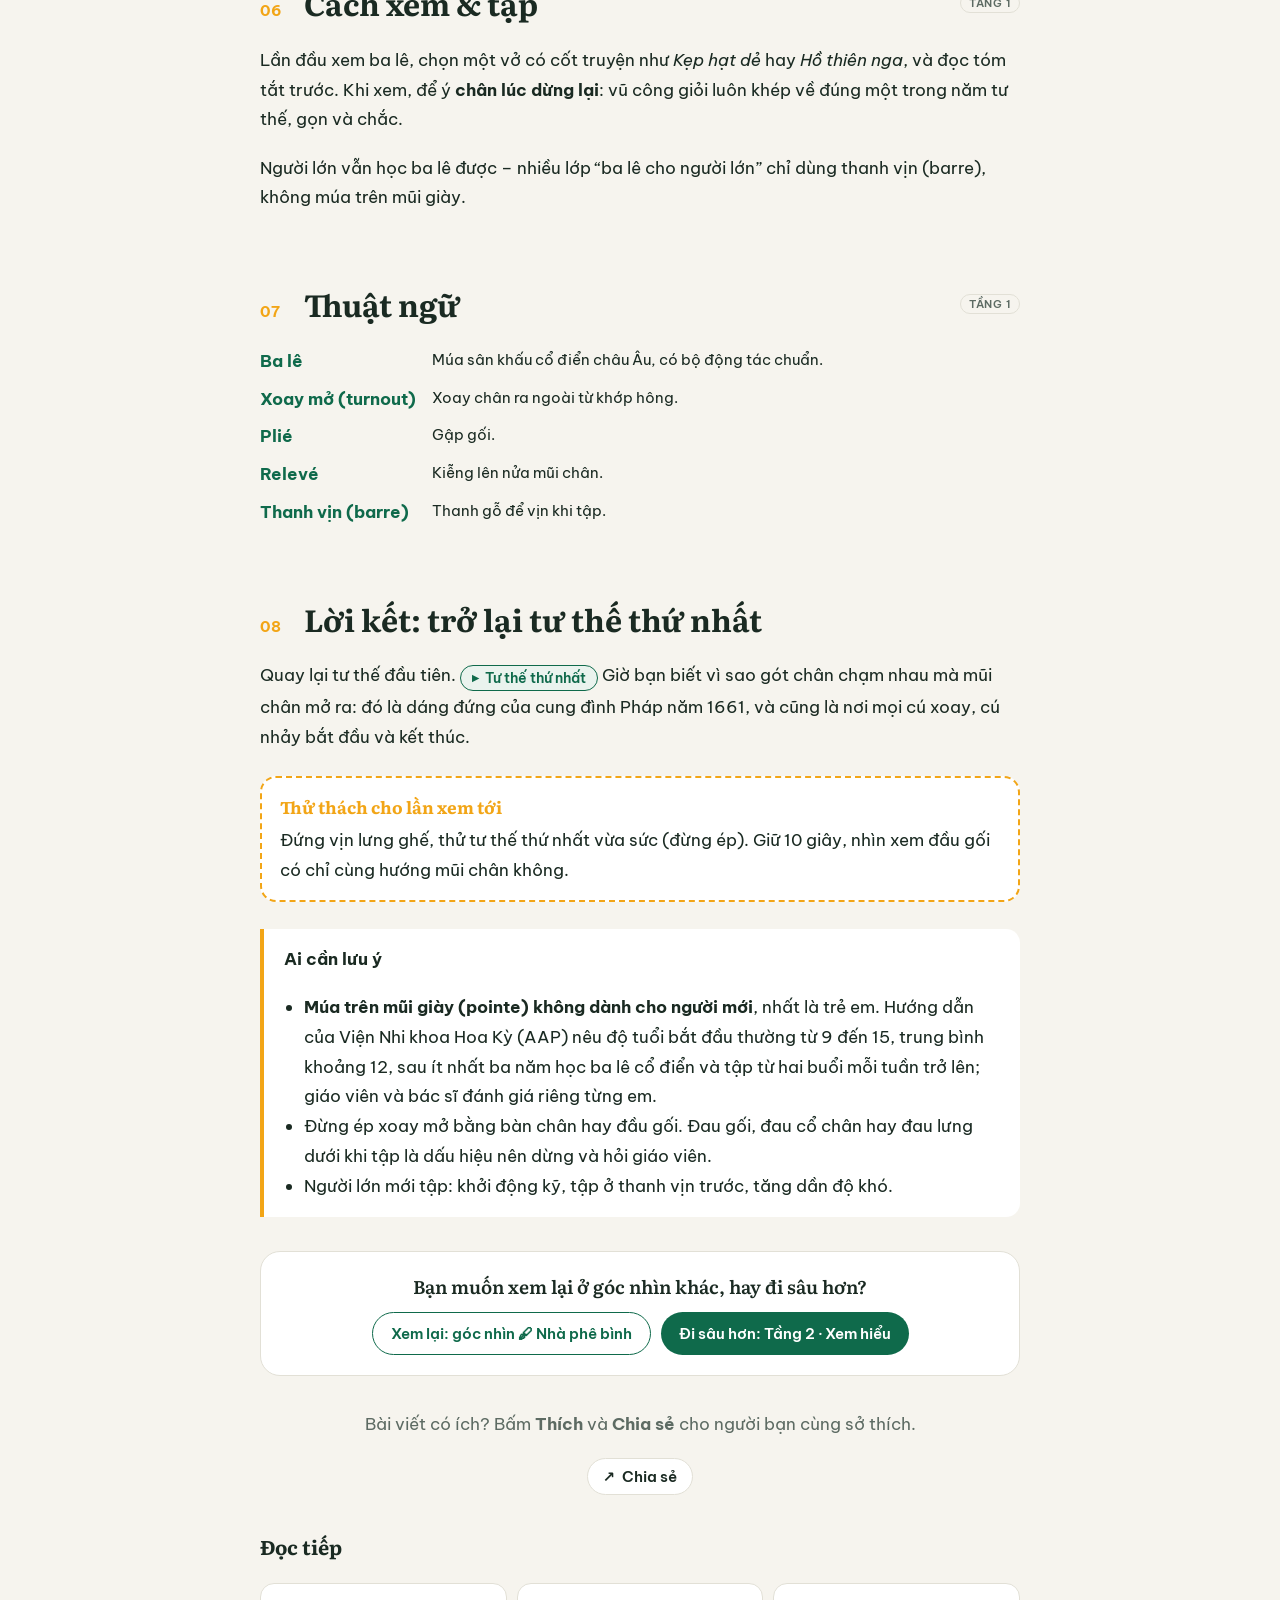
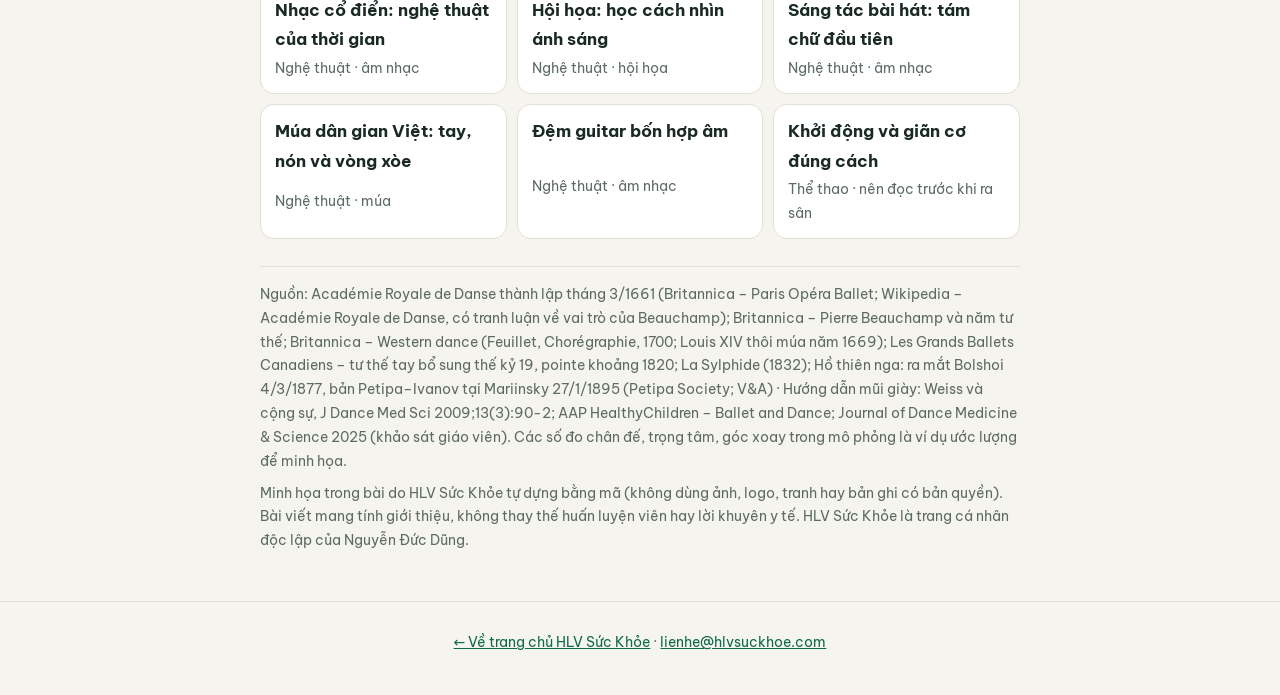
==== commit 0e7e4e93: "Thêm bài Múa dân gian Việt và Đệm guitar bốn hợp âm (bản 2.3.0) - Múa dân gian: nón, quạt, xòe khăn," ====
--- a/bai-viet/ba-le-cho-nguoi-moi.html
+++ b/bai-viet/ba-le-cho-nguoi-moi.html
@@ -62,7 +62,7 @@
     <p class="ask">Bài viết có ích? Bấm <b>Thích</b> và <b>Chia sẻ</b> cho người bạn cùng sở thích.</p>
     <div class="post-actions" data-slug="ba-le-cho-nguoi-moi"></div>
     <h3 style="margin-top:2em">Đọc tiếp</h3>
-    <div class="more"><a href="nhac-co-dien-cho-nguoi-moi.html"><b>Nhạc cổ điển: nghệ thuật của thời gian</b><span>Nghệ thuật · âm nhạc</span></a><a href="hoi-hoa-cho-nguoi-moi.html"><b>Hội họa: học cách nhìn ánh sáng</b><span>Nghệ thuật · hội họa</span></a><a href="sang-tac-bai-hat-cho-nguoi-moi.html"><b>Sáng tác bài hát: tám chữ đầu tiên</b><span>Nghệ thuật · âm nhạc</span></a><a href="khoi-dong-va-gian-co-dung-cach.html"><b>Khởi động và giãn cơ đúng cách</b><span>Thể thao · nên đọc trước khi ra sân</span></a></div>
+    <div class="more"><a href="nhac-co-dien-cho-nguoi-moi.html"><b>Nhạc cổ điển: nghệ thuật của thời gian</b><span>Nghệ thuật · âm nhạc</span></a><a href="hoi-hoa-cho-nguoi-moi.html"><b>Hội họa: học cách nhìn ánh sáng</b><span>Nghệ thuật · hội họa</span></a><a href="sang-tac-bai-hat-cho-nguoi-moi.html"><b>Sáng tác bài hát: tám chữ đầu tiên</b><span>Nghệ thuật · âm nhạc</span></a><a href="mua-dan-gian-viet-nam.html"><b>Múa dân gian Việt: tay, nón và vòng xòe</b><span>Nghệ thuật · múa</span></a><a href="dem-guitar-bon-hop-am.html"><b>Đệm guitar bốn hợp âm</b><span>Nghệ thuật · âm nhạc</span></a><a href="khoi-dong-va-gian-co-dung-cach.html"><b>Khởi động và giãn cơ đúng cách</b><span>Thể thao · nên đọc trước khi ra sân</span></a></div>
     <div class="src">
       <p>Nguồn: Académie Royale de Danse thành lập tháng 3/1661 (Britannica – Paris Opéra Ballet; Wikipedia – Académie Royale de Danse, có tranh luận về vai trò của Beauchamp); Britannica – Pierre Beauchamp và năm tư thế; Britannica – Western dance (Feuillet, Chorégraphie, 1700; Louis XIV thôi múa năm 1669); Les Grands Ballets Canadiens – tư thế tay bổ sung thế kỷ 19, pointe khoảng 1820; La Sylphide (1832); Hồ thiên nga: ra mắt Bolshoi 4/3/1877, bản Petipa–Ivanov tại Mariinsky 27/1/1895 (Petipa Society; V&A) · Hướng dẫn mũi giày: Weiss và cộng sự, J Dance Med Sci 2009;13(3):90-2; AAP HealthyChildren – Ballet and Dance; Journal of Dance Medicine & Science 2025 (khảo sát giáo viên). Các số đo chân đế, trọng tâm, góc xoay trong mô phỏng là ví dụ ước lượng để minh họa.</p>
       <p>Minh họa trong bài do HLV Sức Khỏe tự dựng bằng mã (không dùng ảnh, logo, tranh hay bản ghi có bản quyền). Bài viết mang tính giới thiệu, không thay thế huấn luyện viên hay lời khuyên y tế. HLV Sức Khỏe là trang cá nhân độc lập của Nguyễn Đức Dũng.</p>
